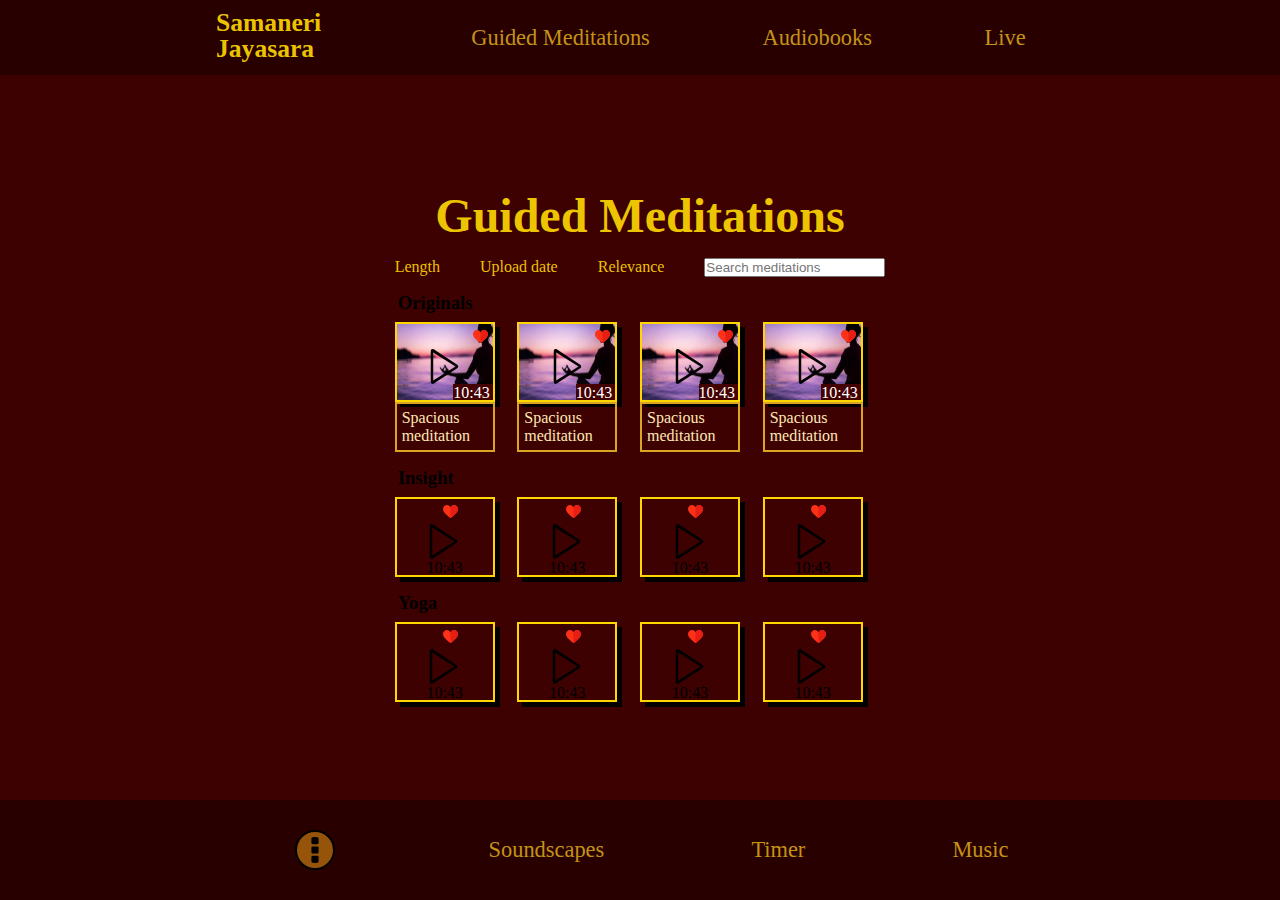
==== guided/guided-meditations.html @ 47bc4161 "Guided meditations grid layout" ====
<!DOCTYPE html>
<html lang="en">
<head>
    <meta charset="UTF-8">
    <meta http-equiv="X-UA-Compatible" content="IE=edge">
    <meta name="viewport" content="width=device-width, initial-scale=1.0">
    <link rel="stylesheet" href="guided-meditations.css">
    <title>Document</title>

</head>
<body class="full-height three-row-grid">
    <header class="header">
       <div class="center two-column-grid"> 
        <!-- <img class="logo" src="images/meditataion.jpeg" alt=""> -->
        <div class="logo-text">
        <a href="#"><h1>Samaneri Jayasara</h1></a>
        </div>
        <nav class="nav-list">
            <ul>
              <a href="#"><li class="nav-text">Guided Meditations</li></a>
              <a href="#"><li class="nav-text">Audiobooks</li></a>
              <a href="#"><li class="nav-text">Live</li></a>
            </ul>
          </nav>
       </div>
    </header>
<main class="main">
   <div class="center">
   <div class="">
       <h2>Guided Meditations</h2>
      </div>
      <div class="filters-searchbar"> 
      <ul class="filters-list">
           <li>Length</li>
           <li>Upload date</li>
           <li>Relevance</li>
       </ul>
       <input class="searchbar" type="text" placeholder="Search meditations">
    </div>
    <h3>Originals</h3>
    <div class="playlist four-column-grid">
        <div>
            <div class="playlist-box  playlist-image-three">
            <!-- <img class="thumbnail" src="images/meditation.jpeg" alt=""> -->
               <img class="like-button-style" src="images/like.svg" alt=""> 
                <div class="play-button">    
                   <img class="play-button-style play-button" src="images/play-triangle-outline.svg" alt="">
               <!-- <p>10:43</p> need help with-->
               
            </div>
            <p class="timestamp">10:43</p>
            </div>
            <p class="meditation-title">Spacious meditation</p>
        </div>

        <div>
            <div class="playlist-box  playlist-image-three">
            <!-- <img class="thumbnail" src="images/meditation.jpeg" alt=""> -->
               <img class="like-button-style" src="images/like.svg" alt=""> 
                <div class="play-button">    
                   <img class="play-button-style play-button" src="images/play-triangle-outline.svg" alt="">
               <!-- <p>10:43</p> need help with-->
               
            </div>
            <p class="timestamp">10:43</p>
            </div>
            <p class="meditation-title">Spacious meditation</p>
        </div>

        <div>
            <div class="playlist-box  playlist-image-three">
            <!-- <img class="thumbnail" src="images/meditation.jpeg" alt=""> -->
               <img class="like-button-style" src="images/like.svg" alt=""> 
                <div class="play-button">    
                   <img class="play-button-style play-button" src="images/play-triangle-outline.svg" alt="">
               <!-- <p>10:43</p> need help with-->
               
            </div>
            <p class="timestamp">10:43</p>
            </div>
            <p class="meditation-title">Spacious meditation</p>
        </div>

        <div>
            <div class="playlist-box  playlist-image-three">
            <!-- <img class="thumbnail" src="images/meditation.jpeg" alt=""> -->
               <img class="like-button-style" src="images/like.svg" alt=""> 
                <div class="play-button">    
                   <img class="play-button-style play-button" src="images/play-triangle-outline.svg" alt="">
               <!-- <p>10:43</p> need help with-->
               
            </div>
            <p class="timestamp">10:43</p>
            </div>
            <p class="meditation-title">Spacious meditation</p>
        </div>

    </div>
    
    <h3>Insight</h3>
    <div class="playlist four-column-grid">
        <div class="playlist-box play-button">
            <div class="play-button">
                <img class="like-button-style" src="images/like.svg" alt="">
            <img class="play-button-style" src="images/play-triangle-outline.svg" alt="">
            <!-- <p>10:43</p> need help with-->
            <p>10:43</p>
         </div> 
         </div>
 
         <div class="playlist-box play-button">
             <div class="play-button">
                 <img class="like-button-style" src="images/like.svg" alt="">
             <img class="play-button-style" src="images/play-triangle-outline.svg" alt="">
             <!-- <p>10:43</p> need help with-->
             <p>10:43</p>
          </div> 
          </div>
 
          <div class="playlist-box play-button">
             <div class="play-button">
                 <img class="like-button-style" src="images/like.svg" alt="">
             <img class="play-button-style" src="images/play-triangle-outline.svg" alt="">
             <!-- <p>10:43</p> need help with-->
             <p>10:43</p>
          </div> 
          </div>
 
          <div class="playlist-box play-button">
             <div class="play-button">
                 <img class="like-button-style" src="images/like.svg" alt="">
             <img class="play-button-style" src="images/play-triangle-outline.svg" alt="">
             <!-- <p>10:43</p> need help with-->
             <p>10:43</p>
          </div> 
          </div>
 
     </div>

    <h3>Yoga</h3>
    <div class="playlist four-column-grid">
        <div class="playlist-box play-button">
            <div class="play-button">
                <img class="like-button-style" src="images/like.svg" alt="">
            <img class="play-button-style" src="images/play-triangle-outline.svg" alt="">
            <!-- <p>10:43</p> need help with-->
            <p>10:43</p>
         </div> 
         </div>
 
         <div class="playlist-box play-button">
             <div class="play-button">
                 <img class="like-button-style" src="images/like.svg" alt="">
             <img class="play-button-style" src="images/play-triangle-outline.svg" alt="">
             <!-- <p>10:43</p> need help with-->
             <p>10:43</p>
          </div> 
          </div>
 
          <div class="playlist-box play-button">
             <div class="play-button">
                 <img class="like-button-style" src="images/like.svg" alt="">
             <img class="play-button-style" src="images/play-triangle-outline.svg" alt="">
             <!-- <p>10:43</p> need help with-->
             <p>10:43</p>
          </div> 
          </div>
 
          <div class="playlist-box play-button">
             <div class="play-button">
                 <img class="like-button-style" src="images/like.svg" alt="">
             <img class="play-button-style" src="images/play-triangle-outline.svg" alt="">
             <!-- <p>10:43</p> need help with-->
             <p>10:43</p>
          </div> 
          </div>
 
     </div>
    
</main>

<footer class="footer">
    <div class="two-column-grid center">
       <div class="icon-center">
        <img class="footer-icon" src="images/menu.svg" alt="">
       </div>
    <div class="footer-list">
        <ul>
            <li>Soundscapes</li>
            <li>Timer</li>
            <li>Music</li>
            </ul>
        </div>
    </div>
</footer>

</body>
</html>
---- guided/guided-meditations.css ----
/* Reset styles */
* {
    box-sizing: border-box;
    margin: 0;
    padding: 0;
}

html {
    scroll-behavior: smooth;
  }

  .center {
    max-width: 900px;
  
    margin-left: auto;
    margin-right: auto;
    padding-left: 1rem;
    padding-right: 1rem;
  }

.full-height {
    min-height: 100vh;
    display: grid;
    grid-template-rows: auto 1fr auto;
}

  /* body {

  } */
  
  /* Remove defaults from navigation */
  nav ul {
    list-style-type: none;
    margin: 0;
    padding: 0;
    height: 75px;
    color: rgb(196, 147, 22);
    font-family: cursive;
}
  
  /* Navigation styles */
  .nav-list ul {
    display: grid;
    gap: 1rem;
    grid-auto-flow: column;
    align-items: center;
  }
  
  .nav-list a,
  .nav-list a:visited,
  .logo-text a,
  .logo-text a:visited
   {
    text-decoration: none;
    color: inherit;
  }

  
  .nav-list a:hover,
  .logo-text a:hover
   {
    /* text-decoration: underline; */
    color: rgba(255, 217, 0, 0.92);
  }

  .nav-text {
    /* border-left: 2px solid goldenrod;
    border-right: 2px solid goldenrod; */
    text-align: center;
    padding-top: 0px;
    font-size: 1.4rem;
    opacity: 1;
  }

.header {
    height: 75px;
    
    background-color:rgb(89, 1, 1);
    background-color:rgb(40, 0, 0);
}

.box {
    border: 2px dotted blue;
}

.logo-text {
    width: 40px;
    font-family: cursive;
    line-height: 1;
    font-size: 0.8rem;
    padding: 10px;
    color: rgba(255, 217, 0, 0.92);
}

/* main styles */

main {
    /* height: ; */
    background-color:rgb(62, 1, 1);
    display: grid;
    justify-content: center;
    align-items: center;
    
}


.main :hover {
    color: rgb(191, 140, 10);
    color: rgb(120, 1, 1);
    transition: color 2s;
}


.main-name {
    background-color: darkred;
    background-color:rgb(62, 1, 1);
    /* height: 100%; */
    font-size: 10rem;
    line-height: 1;
    text-align: center;
    font-family: cursive;
    color: rgba(103, 34, 40, 0.92);
    display: grid;
    align-items: center;
    justify-content: center;
}



/* CSS Grid Styles */

.two-column-grid {
    display: grid;
    grid-template-columns: 1fr 3fr;
}

/* .three-row-grid {
    display: grid;
    grid-template-rows: 75px 100px 200px;
} */

.four-column-grid {
    display: grid;
    grid-template-columns: 1fr 1fr 1fr 1fr;
}

/* footer styles */

footer li {
    list-style-type: none;
    margin: 0;
    padding: 0;
    display: grid;
    grid-auto-flow: column;
}

.footer {
    background-color: rgb(40, 0, 0);
    height: auto;
    align-self: center;
    text-align: center;
    color: rgb(196, 147, 22);
    
}

.footer-icon {
    width: 40px;
    border: 2px solid rgb(0, 0, 0);
    border-radius: 100%;
    padding: 5px;
    color: rgba(164, 143, 145, 0.92);
    background-color: rgb(150, 83, 10);
    /* support - This was working before */
}

.icon-center {
    display: grid;
    align-items: center;
    justify-content: center;
}

.footer-icon-colour {
    color: goldenrod;
}

/* .footer .footer-icon-colour {
    color: rgba(164, 143, 145, 0.92);

} */

.footer-list ul {
    list-style-type: none;
    margin: 0;
    padding: 0;
    display: grid;
    gap: 1rem;
    grid-auto-flow: column;
    align-items: center;
    text-align: center;
    padding-top: 0px;
    font-size: 1.4rem;
    opacity: 1;
    height: 100px;
    
}

/* guided-main styles */

main h2 {
    text-align: center;
    padding: 15px;
    font-size: 3rem;
    font-family: cursive;
    color: rgba(255, 217, 0, 0.92);
}


main h3 {
    padding: 15px;
    padding-bottom: 8px;
    padding-left: 3px;
}

main ul {
    color: rgba(255, 217, 0, 0.92);
    font-family: cursive;
}

.filters-searchbar  {
    display: grid;
    grid-auto-flow: column;
    
   
}

.filters-list  {
    display: inline-flex;
    list-style-type: none;
    gap: 40px;    
    padding-right: 40px;
    padding-bottom: 445 0px;
}

/* .playlist  {
    display: grid;
    grid-auto-flow: column;
    border: 2px dotted white;
    
} */

.playlist-box {
    display: grid;
    width: 100px;
    height: 80px;
    border: 2px solid gold;
    gap: 0px;
    box-shadow: 5px 5px;
    overflow: hidden;
}

.playlist-image-one {
background-image: url(images/meditation4.jpeg);
    background-position: center;
    background-size: 100px 80px;
}

.playlist-image-two {
    background-image: url(images/meditation3.jpeg);
        background-position: center;
        background-size: 100px 80px;
    }

.playlist-image-three {
        background-image: url(images/meditation2.jpeg);
            background-position: center;
            background-size: 100px 80px;
        }
.playlist-image-four {
    background-image: url(images/meditataion.jpeg);
                background-position: center;
                background-size: 100px 80px;
            }
.searchbar {
    height: -webkit-fill-available;
}

.play-button {
    display: grid;
    align-items: center;
    /* align-items: flex-end; - works with time stamp*/
    justify-content: center;

}

.play-button-style {
    width: 35px;
    color: white;
}

.like-button-style {
    width: 15px;
    justify-self: end;
    margin: 5px;
    
}

main .timestamp {
    text-align: end;
    height: fit-content;
    padding-right: 3px;
    background-color: rgb(67, 1, 1);
    color: white;
    /* should I change align-self to align items? */
    align-self: flex-end;
    width: fit-content;
    justify-self: end;
    
}

/* .thumbnail {
    width: 100px;
} */

.meditation-title {
    display: grid;
    border: 2px solid goldenrod;
    width: 100px;
    color: rgb(252, 232, 180);
    padding:5px;
    text-align: ;
}
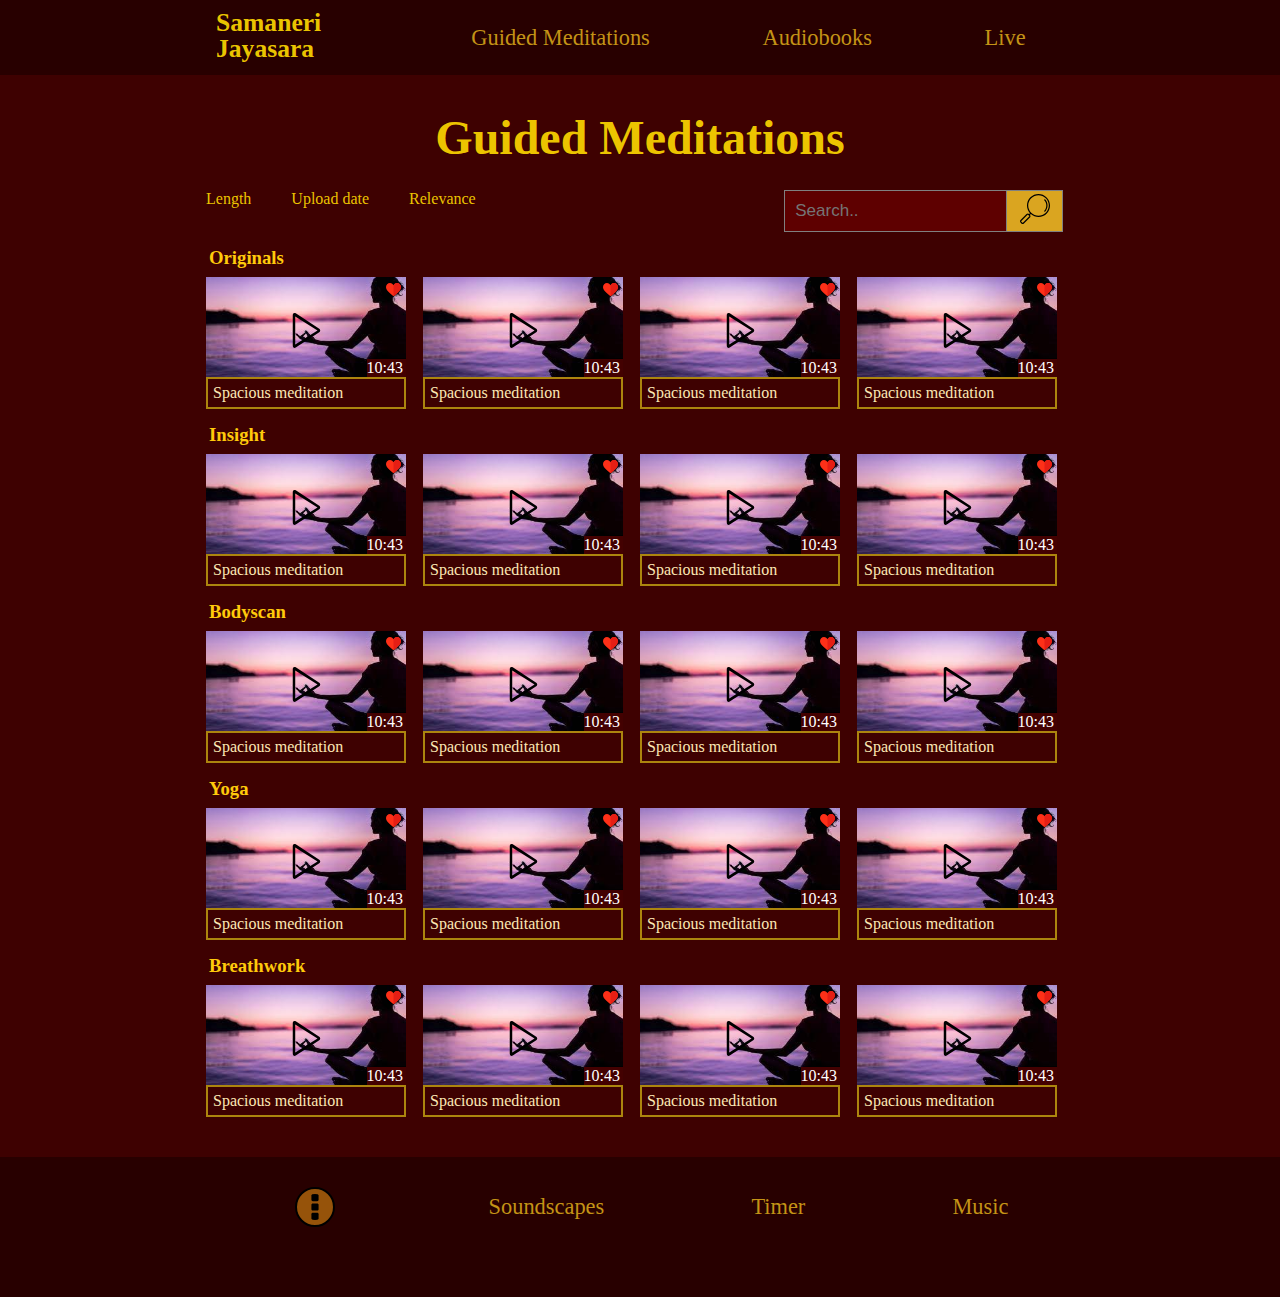
==== commit 8635f27e: "player & refining of guided meditations" ====
--- a/guided/guided-meditations.html
+++ b/guided/guided-meditations.html
@@ -35,7 +35,16 @@
            <li>Upload date</li>
            <li>Relevance</li>
        </ul>
-       <input class="searchbar" type="text" placeholder="Search meditations">
+       <div class="search-space">
+
+       </div>
+       <form class="example" action="/action_page.php" style="margin:auto;max-width:300px">
+        <input type="text" placeholder="Search.." name="search2">
+        <button type="submit">
+            <!-- <i class="fa fa-search"> -->
+                <img class="search" src="images/search.svg" alt="">
+            </i></button>
+      </form>
     </div>
     <h3>Originals</h3>
     <div class="playlist four-column-grid">
@@ -99,84 +108,244 @@
     
     <h3>Insight</h3>
     <div class="playlist four-column-grid">
-        <div class="playlist-box play-button">
-            <div class="play-button">
-                <img class="like-button-style" src="images/like.svg" alt="">
-            <img class="play-button-style" src="images/play-triangle-outline.svg" alt="">
-            <!-- <p>10:43</p> need help with-->
-            <p>10:43</p>
-         </div> 
-         </div>
- 
-         <div class="playlist-box play-button">
-             <div class="play-button">
-                 <img class="like-button-style" src="images/like.svg" alt="">
-             <img class="play-button-style" src="images/play-triangle-outline.svg" alt="">
-             <!-- <p>10:43</p> need help with-->
-             <p>10:43</p>
-          </div> 
-          </div>
- 
-          <div class="playlist-box play-button">
-             <div class="play-button">
-                 <img class="like-button-style" src="images/like.svg" alt="">
-             <img class="play-button-style" src="images/play-triangle-outline.svg" alt="">
-             <!-- <p>10:43</p> need help with-->
-             <p>10:43</p>
-          </div> 
-          </div>
- 
-          <div class="playlist-box play-button">
-             <div class="play-button">
-                 <img class="like-button-style" src="images/like.svg" alt="">
-             <img class="play-button-style" src="images/play-triangle-outline.svg" alt="">
-             <!-- <p>10:43</p> need help with-->
-             <p>10:43</p>
-          </div> 
-          </div>
- 
-     </div>
-
+        <div>
+            <div class="playlist-box  playlist-image-three">
+            <!-- <img class="thumbnail" src="images/meditation.jpeg" alt=""> -->
+               <img class="like-button-style" src="images/like.svg" alt=""> 
+                <div class="play-button">    
+                   <img class="play-button-style play-button" src="images/play-triangle-outline.svg" alt="">
+               <!-- <p>10:43</p> need help with-->
+               
+            </div>
+            <p class="timestamp">10:43</p>
+            </div>
+            <p class="meditation-title">Spacious meditation</p>
+        </div>
+
+        <div>
+            <div class="playlist-box  playlist-image-three">
+            <!-- <img class="thumbnail" src="images/meditation.jpeg" alt=""> -->
+               <img class="like-button-style" src="images/like.svg" alt=""> 
+                <div class="play-button">    
+                   <img class="play-button-style play-button" src="images/play-triangle-outline.svg" alt="">
+               <!-- <p>10:43</p> need help with-->
+               
+            </div>
+            <p class="timestamp">10:43</p>
+            </div>
+            <p class="meditation-title">Spacious meditation</p>
+        </div>
+
+        <div>
+            <div class="playlist-box  playlist-image-three">
+            <!-- <img class="thumbnail" src="images/meditation.jpeg" alt=""> -->
+               <img class="like-button-style" src="images/like.svg" alt=""> 
+                <div class="play-button">    
+                   <img class="play-button-style play-button" src="images/play-triangle-outline.svg" alt="">
+               <!-- <p>10:43</p> need help with-->
+               
+            </div>
+            <p class="timestamp">10:43</p>
+            </div>
+            <p class="meditation-title">Spacious meditation</p>
+        </div>
+
+        <div>
+            <div class="playlist-box  playlist-image-three">
+            <!-- <img class="thumbnail" src="images/meditation.jpeg" alt=""> -->
+               <img class="like-button-style" src="images/like.svg" alt=""> 
+                <div class="play-button">    
+                   <img class="play-button-style play-button" src="images/play-triangle-outline.svg" alt="">
+               <!-- <p>10:43</p> need help with-->
+               
+            </div>
+            <p class="timestamp">10:43</p>
+            </div>
+            <p class="meditation-title">Spacious meditation</p>
+        </div>
+
+    </div>
+
+    <h3>Bodyscan</h3>
+    <div class="playlist four-column-grid">
+        <div>
+            <div class="playlist-box  playlist-image-three">
+            <!-- <img class="thumbnail" src="images/meditation.jpeg" alt=""> -->
+               <img class="like-button-style" src="images/like.svg" alt=""> 
+                <div class="play-button">    
+                   <img class="play-button-style play-button" src="images/play-triangle-outline.svg" alt="">
+               <!-- <p>10:43</p> need help with-->
+               
+            </div>
+            <p class="timestamp">10:43</p>
+            </div>
+            <p class="meditation-title">Spacious meditation</p>
+        </div>
+
+        <div>
+            <div class="playlist-box  playlist-image-three">
+            <!-- <img class="thumbnail" src="images/meditation.jpeg" alt=""> -->
+               <img class="like-button-style" src="images/like.svg" alt=""> 
+                <div class="play-button">    
+                   <img class="play-button-style play-button" src="images/play-triangle-outline.svg" alt="">
+               <!-- <p>10:43</p> need help with-->
+               
+            </div>
+            <p class="timestamp">10:43</p>
+            </div>
+            <p class="meditation-title">Spacious meditation</p>
+        </div>
+
+        <div>
+            <div class="playlist-box  playlist-image-three">
+            <!-- <img class="thumbnail" src="images/meditation.jpeg" alt=""> -->
+               <img class="like-button-style" src="images/like.svg" alt=""> 
+                <div class="play-button">    
+                   <img class="play-button-style play-button" src="images/play-triangle-outline.svg" alt="">
+               <!-- <p>10:43</p> need help with-->
+               
+            </div>
+            <p class="timestamp">10:43</p>
+            </div>
+            <p class="meditation-title">Spacious meditation</p>
+        </div>
+
+        <div>
+            <div class="playlist-box  playlist-image-three">
+            <!-- <img class="thumbnail" src="images/meditation.jpeg" alt=""> -->
+               <img class="like-button-style" src="images/like.svg" alt=""> 
+                <div class="play-button">    
+                   <img class="play-button-style play-button" src="images/play-triangle-outline.svg" alt="">
+               <!-- <p>10:43</p> need help with-->
+               
+            </div>
+            <p class="timestamp">10:43</p>
+            </div>
+            <p class="meditation-title">Spacious meditation</p>
+        </div>
+
+    </div>
+    
     <h3>Yoga</h3>
     <div class="playlist four-column-grid">
-        <div class="playlist-box play-button">
-            <div class="play-button">
-                <img class="like-button-style" src="images/like.svg" alt="">
-            <img class="play-button-style" src="images/play-triangle-outline.svg" alt="">
-            <!-- <p>10:43</p> need help with-->
-            <p>10:43</p>
-         </div> 
-         </div>
- 
-         <div class="playlist-box play-button">
-             <div class="play-button">
-                 <img class="like-button-style" src="images/like.svg" alt="">
-             <img class="play-button-style" src="images/play-triangle-outline.svg" alt="">
-             <!-- <p>10:43</p> need help with-->
-             <p>10:43</p>
-          </div> 
-          </div>
- 
-          <div class="playlist-box play-button">
-             <div class="play-button">
-                 <img class="like-button-style" src="images/like.svg" alt="">
-             <img class="play-button-style" src="images/play-triangle-outline.svg" alt="">
-             <!-- <p>10:43</p> need help with-->
-             <p>10:43</p>
-          </div> 
-          </div>
- 
-          <div class="playlist-box play-button">
-             <div class="play-button">
-                 <img class="like-button-style" src="images/like.svg" alt="">
-             <img class="play-button-style" src="images/play-triangle-outline.svg" alt="">
-             <!-- <p>10:43</p> need help with-->
-             <p>10:43</p>
-          </div> 
-          </div>
- 
-     </div>
-    
+        <div>
+            <div class="playlist-box  playlist-image-three">
+            <!-- <img class="thumbnail" src="images/meditation.jpeg" alt=""> -->
+               <img class="like-button-style" src="images/like.svg" alt=""> 
+                <div class="play-button">    
+                   <img class="play-button-style play-button" src="images/play-triangle-outline.svg" alt="">
+               <!-- <p>10:43</p> need help with-->
+               
+            </div>
+            <p class="timestamp">10:43</p>
+            </div>
+            <p class="meditation-title">Spacious meditation</p>
+        </div>
+
+        <div>
+            <div class="playlist-box  playlist-image-three">
+            <!-- <img class="thumbnail" src="images/meditation.jpeg" alt=""> -->
+               <img class="like-button-style" src="images/like.svg" alt=""> 
+                <div class="play-button">    
+                   <img class="play-button-style play-button" src="images/play-triangle-outline.svg" alt="">
+               <!-- <p>10:43</p> need help with-->
+               
+            </div>
+            <p class="timestamp">10:43</p>
+            </div>
+            <p class="meditation-title">Spacious meditation</p>
+        </div>
+
+        <div>
+            <div class="playlist-box  playlist-image-three">
+            <!-- <img class="thumbnail" src="images/meditation.jpeg" alt=""> -->
+               <img class="like-button-style" src="images/like.svg" alt=""> 
+                <div class="play-button">    
+                   <img class="play-button-style play-button" src="images/play-triangle-outline.svg" alt="">
+               <!-- <p>10:43</p> need help with-->
+               
+            </div>
+            <p class="timestamp">10:43</p>
+            </div>
+            <p class="meditation-title">Spacious meditation</p>
+        </div>
+
+        <div>
+            <div class="playlist-box  playlist-image-three">
+            <!-- <img class="thumbnail" src="images/meditation.jpeg" alt=""> -->
+               <img class="like-button-style" src="images/like.svg" alt=""> 
+                <div class="play-button">    
+                   <img class="play-button-style play-button" src="images/play-triangle-outline.svg" alt="">
+               <!-- <p>10:43</p> need help with-->
+               
+            </div>
+            <p class="timestamp">10:43</p>
+            </div>
+            <p class="meditation-title">Spacious meditation</p>
+        </div>
+
+    </div>
+
+    <h3>Breathwork</h3>
+    <div class="playlist four-column-grid">
+        <div>
+            <div class="playlist-box  playlist-image-three">
+            <!-- <img class="thumbnail" src="images/meditation.jpeg" alt=""> -->
+               <img class="like-button-style" src="images/like.svg" alt=""> 
+                <div class="play-button">    
+                   <img class="play-button-style play-button" src="images/play-triangle-outline.svg" alt="">
+               <!-- <p>10:43</p> need help with-->
+               
+            </div>
+            <p class="timestamp">10:43</p>
+            </div>
+            <p class="meditation-title">Spacious meditation</p>
+        </div>
+
+        <div>
+            <div class="playlist-box  playlist-image-three">
+            <!-- <img class="thumbnail" src="images/meditation.jpeg" alt=""> -->
+               <img class="like-button-style" src="images/like.svg" alt=""> 
+                <div class="play-button">    
+                   <img class="play-button-style play-button" src="images/play-triangle-outline.svg" alt="">
+               <!-- <p>10:43</p> need help with-->
+               
+            </div>
+            <p class="timestamp">10:43</p>
+            </div>
+            <p class="meditation-title">Spacious meditation</p>
+        </div>
+
+        <div>
+            <div class="playlist-box  playlist-image-three">
+            <!-- <img class="thumbnail" src="images/meditation.jpeg" alt=""> -->
+               <img class="like-button-style" src="images/like.svg" alt=""> 
+                <div class="play-button">    
+                   <img class="play-button-style play-button" src="images/play-triangle-outline.svg" alt="">
+               <!-- <p>10:43</p> need help with-->
+               
+            </div>
+            <p class="timestamp">10:43</p>
+            </div>
+            <p class="meditation-title">Spacious meditation</p>
+        </div>
+
+        <div>
+            <div class="playlist-box  playlist-image-three">
+            <!-- <img class="thumbnail" src="images/meditation.jpeg" alt=""> -->
+               <img class="like-button-style" src="images/like.svg" alt=""> 
+                <div class="play-button">    
+                   <img class="play-button-style play-button" src="images/play-triangle-outline.svg" alt="">
+               <!-- <p>10:43</p> need help with-->
+               
+            </div>
+            <p class="timestamp">10:43</p>
+            </div>
+            <p class="meditation-title">Spacious meditation</p>
+        </div>
+    </div>
+
+    </div>
 </main>
 
 <footer class="footer">
@@ -194,5 +363,7 @@
     </div>
 </footer>
 
+
+
 </body>
 </html>--- a/guided/guided-meditations.css
+++ b/guided/guided-meditations.css
@@ -10,12 +10,14 @@
   }
 
   .center {
+    min-width: 900px;
     max-width: 900px;
   
     margin-left: auto;
     margin-right: auto;
     padding-left: 1rem;
     padding-right: 1rem;
+    margin-bottom: 40px
   }
 
 .full-height {
@@ -104,11 +106,11 @@
 }
 
 
-.main :hover {
+/* .main :hover {
     color: rgb(191, 140, 10);
     color: rgb(120, 1, 1);
     transition: color 2s;
-}
+} */
 
 
 .main-name {
@@ -125,6 +127,39 @@
     justify-content: center;
 }
 
+/* button styles */
+
+form.example input[type=text] {
+    padding: 10px;
+    font-size: 17px;
+    border: 1px solid grey;
+    float: left;
+    width: 80%;
+    background: rgb(94, 0, 0);
+  }
+  
+  form.example button {
+    float: left;
+    width: 20%;
+    padding: 2.5px;
+    background: goldenrod;
+    color: white;
+    font-size: 17px;
+    border: 1px solid grey;
+    border-left: none;
+    cursor: pointer;
+  }
+  
+  form.example button:hover {
+    background: rgb(247, 177, 1);
+  }
+  
+  form.example::after {
+    content: "";
+    clear: both;
+    display: table;
+  }
+
 
 
 /* CSS Grid Styles */
@@ -160,7 +195,7 @@
     align-self: center;
     text-align: center;
     color: rgb(196, 147, 22);
-    
+    /* margin-top: 40px; */
 }
 
 .footer-icon {
@@ -206,12 +241,20 @@
 
 /* guided-main styles */
 
+.search {
+    width: 30px;
+    margin: 0px;
+    padding: 0px;
+}
+
 main h2 {
     text-align: center;
     padding: 15px;
     font-size: 3rem;
     font-family: cursive;
     color: rgba(255, 217, 0, 0.92);
+    margin-top: 20px;
+    margin-bottom: 10px;
 }
 
 
@@ -219,6 +262,8 @@
     padding: 15px;
     padding-bottom: 8px;
     padding-left: 3px;
+    font-family: cursive;
+    color: rgb(255, 202, 11);
 }
 
 main ul {
@@ -250,36 +295,41 @@
 
 .playlist-box {
     display: grid;
-    width: 100px;
-    height: 80px;
-    border: 2px solid gold;
+    width: 200px;
+    height: 100px;
+    /* border: 2px solid rgb(0, 0, 0); */
     gap: 0px;
-    box-shadow: 5px 5px;
+    /* box-shadow: 5px 0px ; */
     overflow: hidden;
 }
 
 .playlist-image-one {
 background-image: url(images/meditation4.jpeg);
     background-position: center;
-    background-size: 100px 80px;
+    background-size: 200px 100px;
 }
 
 .playlist-image-two {
     background-image: url(images/meditation3.jpeg);
         background-position: center;
-        background-size: 100px 80px;
+        background-size: 200px 100px;
     }
 
 .playlist-image-three {
         background-image: url(images/meditation2.jpeg);
             background-position: center;
-            background-size: 100px 80px;
+            background-size: 200px 100px;
         }
 .playlist-image-four {
     background-image: url(images/meditataion.jpeg);
                 background-position: center;
-                background-size: 100px 80px;
-            }
+                background-size: 200px 100px;
+ }
+
+.search-space {
+    width: 215px;
+}
+
 .searchbar {
     height: -webkit-fill-available;
 }
@@ -323,9 +373,12 @@
 
 .meditation-title {
     display: grid;
-    border: 2px solid goldenrod;
-    width: 100px;
+    border: 2px solid rgba(255, 232, 24, 0.571);
+    width: 200px;
     color: rgb(252, 232, 180);
     padding:5px;
-    text-align: ;
-}+    overflow: hidden;
+    
+
+}
+
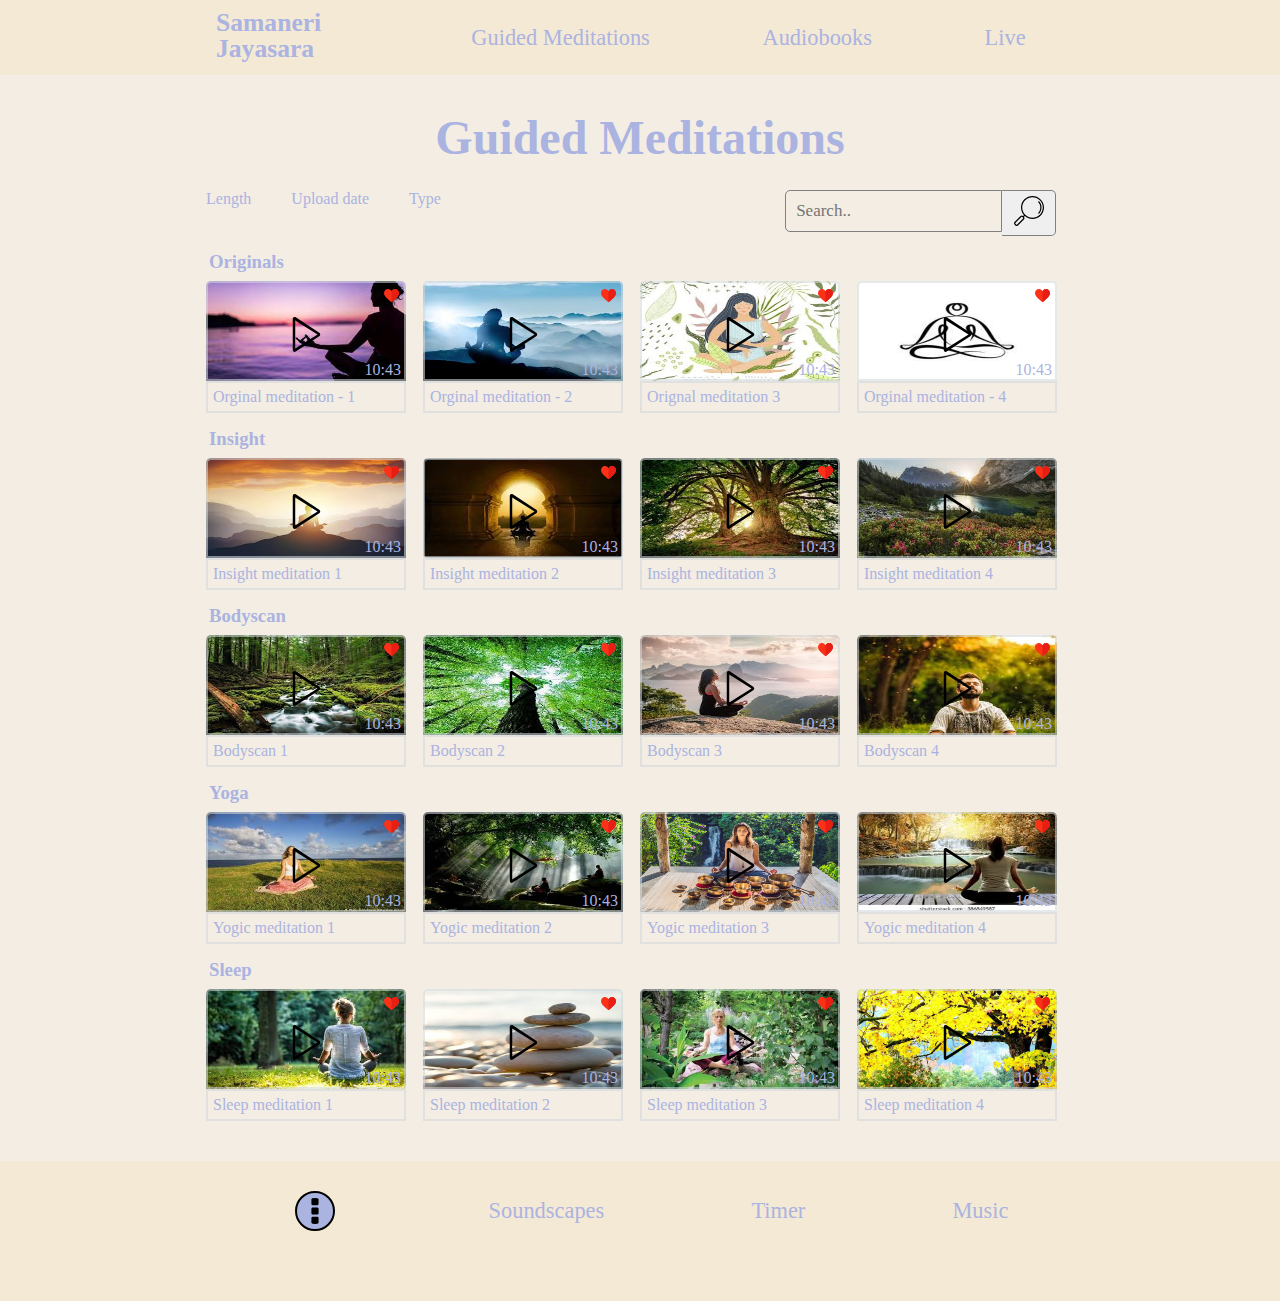
==== commit 515a7ebe: "unresponsive and not-interactive basic layout" ====
--- a/guided/guided-meditations.html
+++ b/guided/guided-meditations.html
@@ -33,7 +33,7 @@
       <ul class="filters-list">
            <li>Length</li>
            <li>Upload date</li>
-           <li>Relevance</li>
+           <li>Type</li>
        </ul>
        <div class="search-space">
 
@@ -59,49 +59,49 @@
             </div>
             <p class="timestamp">10:43</p>
             </div>
-            <p class="meditation-title">Spacious meditation</p>
-        </div>
-
-        <div>
-            <div class="playlist-box  playlist-image-three">
-            <!-- <img class="thumbnail" src="images/meditation.jpeg" alt=""> -->
-               <img class="like-button-style" src="images/like.svg" alt=""> 
-                <div class="play-button">    
-                   <img class="play-button-style play-button" src="images/play-triangle-outline.svg" alt="">
-               <!-- <p>10:43</p> need help with-->
-               
-            </div>
-            <p class="timestamp">10:43</p>
-            </div>
-            <p class="meditation-title">Spacious meditation</p>
-        </div>
-
-        <div>
-            <div class="playlist-box  playlist-image-three">
-            <!-- <img class="thumbnail" src="images/meditation.jpeg" alt=""> -->
-               <img class="like-button-style" src="images/like.svg" alt=""> 
-                <div class="play-button">    
-                   <img class="play-button-style play-button" src="images/play-triangle-outline.svg" alt="">
-               <!-- <p>10:43</p> need help with-->
-               
-            </div>
-            <p class="timestamp">10:43</p>
-            </div>
-            <p class="meditation-title">Spacious meditation</p>
-        </div>
-
-        <div>
-            <div class="playlist-box  playlist-image-three">
-            <!-- <img class="thumbnail" src="images/meditation.jpeg" alt=""> -->
-               <img class="like-button-style" src="images/like.svg" alt=""> 
-                <div class="play-button">    
-                   <img class="play-button-style play-button" src="images/play-triangle-outline.svg" alt="">
-               <!-- <p>10:43</p> need help with-->
-               
-            </div>
-            <p class="timestamp">10:43</p>
-            </div>
-            <p class="meditation-title">Spacious meditation</p>
+            <p class="meditation-title">Orginal meditation - 1</p>
+        </div>
+
+        <div>
+            <div class="playlist-box  playlist-image-one">
+            <!-- <img class="thumbnail" src="images/meditation.jpeg" alt=""> -->
+               <img class="like-button-style" src="images/like.svg" alt=""> 
+                <div class="play-button">    
+                   <img class="play-button-style play-button" src="images/play-triangle-outline.svg" alt="">
+               <!-- <p>10:43</p> need help with-->
+               
+            </div>
+            <p class="timestamp">10:43</p>
+            </div>
+            <p class="meditation-title">Orginal meditation - 2</p>
+        </div>
+
+        <div>
+            <div class="playlist-box  playlist-image-two">
+            <!-- <img class="thumbnail" src="images/meditatio.jpeg" alt=""> -->
+               <img class="like-button-style" src="images/like.svg" alt=""> 
+                <div class="play-button">    
+                   <a href="/player/player.html"><img class="play-button-style play-button" src="images/play-triangle-outline.svg" alt=""></a>
+               <!-- <p>10:43</p> need help with-->
+               
+            </div>
+            <p class="timestamp">10:43</p>
+            </div>
+            <p class="meditation-title">Orignal meditation 3</p>
+        </div>
+
+        <div>
+            <div class="playlist-box  playlist-image-four">
+            <!-- <img class="thumbnail" src="images/meditation.jpeg" alt=""> -->
+               <img class="like-button-style" src="images/like.svg" alt=""> 
+                <div class="play-button">    
+                   <img class="play-button-style play-button" src="images/play-triangle-outline.svg" alt="">
+               <!-- <p>10:43</p> need help with-->
+               
+            </div>
+            <p class="timestamp">10:43</p>
+            </div>
+            <p class="meditation-title">Orginal meditation - 4</p>
         </div>
 
     </div>
@@ -109,59 +109,59 @@
     <h3>Insight</h3>
     <div class="playlist four-column-grid">
         <div>
-            <div class="playlist-box  playlist-image-three">
-            <!-- <img class="thumbnail" src="images/meditation.jpeg" alt=""> -->
-               <img class="like-button-style" src="images/like.svg" alt=""> 
-                <div class="play-button">    
-                   <img class="play-button-style play-button" src="images/play-triangle-outline.svg" alt="">
-               <!-- <p>10:43</p> need help with-->
-               
-            </div>
-            <p class="timestamp">10:43</p>
-            </div>
-            <p class="meditation-title">Spacious meditation</p>
-        </div>
-
-        <div>
-            <div class="playlist-box  playlist-image-three">
-            <!-- <img class="thumbnail" src="images/meditation.jpeg" alt=""> -->
-               <img class="like-button-style" src="images/like.svg" alt=""> 
-                <div class="play-button">    
-                   <img class="play-button-style play-button" src="images/play-triangle-outline.svg" alt="">
-               <!-- <p>10:43</p> need help with-->
-               
-            </div>
-            <p class="timestamp">10:43</p>
-            </div>
-            <p class="meditation-title">Spacious meditation</p>
-        </div>
-
-        <div>
-            <div class="playlist-box  playlist-image-three">
-            <!-- <img class="thumbnail" src="images/meditation.jpeg" alt=""> -->
-               <img class="like-button-style" src="images/like.svg" alt=""> 
-                <div class="play-button">    
-                   <img class="play-button-style play-button" src="images/play-triangle-outline.svg" alt="">
-               <!-- <p>10:43</p> need help with-->
-               
-            </div>
-            <p class="timestamp">10:43</p>
-            </div>
-            <p class="meditation-title">Spacious meditation</p>
-        </div>
-
-        <div>
-            <div class="playlist-box  playlist-image-three">
-            <!-- <img class="thumbnail" src="images/meditation.jpeg" alt=""> -->
-               <img class="like-button-style" src="images/like.svg" alt=""> 
-                <div class="play-button">    
-                   <img class="play-button-style play-button" src="images/play-triangle-outline.svg" alt="">
-               <!-- <p>10:43</p> need help with-->
-               
-            </div>
-            <p class="timestamp">10:43</p>
-            </div>
-            <p class="meditation-title">Spacious meditation</p>
+            <div class="playlist-box  playlist-image-five">
+            <!-- <img class="thumbnail" src="images/meditation.jpeg" alt=""> -->
+               <img class="like-button-style" src="images/like.svg" alt=""> 
+                <div class="play-button">    
+                   <img class="play-button-style play-button" src="images/play-triangle-outline.svg" alt="">
+               <!-- <p>10:43</p> need help with-->
+               
+            </div>
+            <p class="timestamp">10:43</p>
+            </div>
+            <p class="meditation-title">Insight meditation 1</p>
+        </div>
+
+        <div>
+            <div class="playlist-box  playlist-image-six">
+            <!-- <img class="thumbnail" src="images/meditation.jpeg" alt=""> -->
+               <img class="like-button-style" src="images/like.svg" alt=""> 
+                <div class="play-button">    
+                   <img class="play-button-style play-button" src="images/play-triangle-outline.svg" alt="">
+               <!-- <p>10:43</p> need help with-->
+               
+            </div>
+            <p class="timestamp">10:43</p>
+            </div>
+            <p class="meditation-title">Insight meditation 2</p>
+        </div>
+
+        <div>
+            <div class="playlist-box  playlist-image-seven">
+            <!-- <img class="thumbnail" src="images/meditation.jpeg" alt=""> -->
+               <img class="like-button-style" src="images/like.svg" alt=""> 
+                <div class="play-button">    
+                   <img class="play-button-style play-button" src="images/play-triangle-outline.svg" alt="">
+               <!-- <p>10:43</p> need help with-->
+               
+            </div>
+            <p class="timestamp">10:43</p>
+            </div>
+            <p class="meditation-title">Insight meditation 3</p>
+        </div>
+
+        <div>
+            <div class="playlist-box  playlist-image-eight">
+            <!-- <img class="thumbnail" src="images/meditation.jpeg" alt=""> -->
+               <img class="like-button-style" src="images/like.svg" alt=""> 
+                <div class="play-button">    
+                   <img class="play-button-style play-button" src="images/play-triangle-outline.svg" alt="">
+               <!-- <p>10:43</p> need help with-->
+               
+            </div>
+            <p class="timestamp">10:43</p>
+            </div>
+            <p class="meditation-title">Insight meditation 4</p>
         </div>
 
     </div>
@@ -169,59 +169,59 @@
     <h3>Bodyscan</h3>
     <div class="playlist four-column-grid">
         <div>
-            <div class="playlist-box  playlist-image-three">
-            <!-- <img class="thumbnail" src="images/meditation.jpeg" alt=""> -->
-               <img class="like-button-style" src="images/like.svg" alt=""> 
-                <div class="play-button">    
-                   <img class="play-button-style play-button" src="images/play-triangle-outline.svg" alt="">
-               <!-- <p>10:43</p> need help with-->
-               
-            </div>
-            <p class="timestamp">10:43</p>
-            </div>
-            <p class="meditation-title">Spacious meditation</p>
-        </div>
-
-        <div>
-            <div class="playlist-box  playlist-image-three">
-            <!-- <img class="thumbnail" src="images/meditation.jpeg" alt=""> -->
-               <img class="like-button-style" src="images/like.svg" alt=""> 
-                <div class="play-button">    
-                   <img class="play-button-style play-button" src="images/play-triangle-outline.svg" alt="">
-               <!-- <p>10:43</p> need help with-->
-               
-            </div>
-            <p class="timestamp">10:43</p>
-            </div>
-            <p class="meditation-title">Spacious meditation</p>
-        </div>
-
-        <div>
-            <div class="playlist-box  playlist-image-three">
-            <!-- <img class="thumbnail" src="images/meditation.jpeg" alt=""> -->
-               <img class="like-button-style" src="images/like.svg" alt=""> 
-                <div class="play-button">    
-                   <img class="play-button-style play-button" src="images/play-triangle-outline.svg" alt="">
-               <!-- <p>10:43</p> need help with-->
-               
-            </div>
-            <p class="timestamp">10:43</p>
-            </div>
-            <p class="meditation-title">Spacious meditation</p>
-        </div>
-
-        <div>
-            <div class="playlist-box  playlist-image-three">
-            <!-- <img class="thumbnail" src="images/meditation.jpeg" alt=""> -->
-               <img class="like-button-style" src="images/like.svg" alt=""> 
-                <div class="play-button">    
-                   <img class="play-button-style play-button" src="images/play-triangle-outline.svg" alt="">
-               <!-- <p>10:43</p> need help with-->
-               
-            </div>
-            <p class="timestamp">10:43</p>
-            </div>
-            <p class="meditation-title">Spacious meditation</p>
+            <div class="playlist-box  playlist-image-nine">
+            <!-- <img class="thumbnail" src="images/meditation.jpeg" alt=""> -->
+               <img class="like-button-style" src="images/like.svg" alt=""> 
+                <div class="play-button">    
+                   <img class="play-button-style play-button" src="images/play-triangle-outline.svg" alt="">
+               <!-- <p>10:43</p> need help with-->
+               
+            </div>
+            <p class="timestamp">10:43</p>
+            </div>
+            <p class="meditation-title">Bodyscan 1</p>
+        </div>
+
+        <div>
+            <div class="playlist-box  playlist-image-ten">
+            <!-- <img class="thumbnail" src="images/meditation.jpeg" alt=""> -->
+               <img class="like-button-style" src="images/like.svg" alt=""> 
+                <div class="play-button">    
+                   <img class="play-button-style play-button" src="images/play-triangle-outline.svg" alt="">
+               <!-- <p>10:43</p> need help with-->
+               
+            </div>
+            <p class="timestamp">10:43</p>
+            </div>
+            <p class="meditation-title">Bodyscan 2</p>
+        </div>
+
+        <div>
+            <div class="playlist-box  playlist-image-eleven">
+            <!-- <img class="thumbnail" src="images/meditation.jpeg" alt=""> -->
+               <img class="like-button-style" src="images/like.svg" alt=""> 
+                <div class="play-button">    
+                   <img class="play-button-style play-button" src="images/play-triangle-outline.svg" alt="">
+               <!-- <p>10:43</p> need help with-->
+               
+            </div>
+            <p class="timestamp">10:43</p>
+            </div>
+            <p class="meditation-title">Bodyscan 3</p>
+        </div>
+
+        <div>
+            <div class="playlist-box  playlist-image-twelve">
+            <!-- <img class="thumbnail" src="images/meditation.jpeg" alt=""> -->
+               <img class="like-button-style" src="images/like.svg" alt=""> 
+                <div class="play-button">    
+                   <img class="play-button-style play-button" src="images/play-triangle-outline.svg" alt="">
+               <!-- <p>10:43</p> need help with-->
+               
+            </div>
+            <p class="timestamp">10:43</p>
+            </div>
+            <p class="meditation-title">Bodyscan 4</p>
         </div>
 
     </div>
@@ -229,123 +229,125 @@
     <h3>Yoga</h3>
     <div class="playlist four-column-grid">
         <div>
-            <div class="playlist-box  playlist-image-three">
-            <!-- <img class="thumbnail" src="images/meditation.jpeg" alt=""> -->
-               <img class="like-button-style" src="images/like.svg" alt=""> 
-                <div class="play-button">    
-                   <img class="play-button-style play-button" src="images/play-triangle-outline.svg" alt="">
-               <!-- <p>10:43</p> need help with-->
-               
-            </div>
-            <p class="timestamp">10:43</p>
-            </div>
-            <p class="meditation-title">Spacious meditation</p>
-        </div>
-
-        <div>
-            <div class="playlist-box  playlist-image-three">
-            <!-- <img class="thumbnail" src="images/meditation.jpeg" alt=""> -->
-               <img class="like-button-style" src="images/like.svg" alt=""> 
-                <div class="play-button">    
-                   <img class="play-button-style play-button" src="images/play-triangle-outline.svg" alt="">
-               <!-- <p>10:43</p> need help with-->
-               
-            </div>
-            <p class="timestamp">10:43</p>
-            </div>
-            <p class="meditation-title">Spacious meditation</p>
-        </div>
-
-        <div>
-            <div class="playlist-box  playlist-image-three">
-            <!-- <img class="thumbnail" src="images/meditation.jpeg" alt=""> -->
-               <img class="like-button-style" src="images/like.svg" alt=""> 
-                <div class="play-button">    
-                   <img class="play-button-style play-button" src="images/play-triangle-outline.svg" alt="">
-               <!-- <p>10:43</p> need help with-->
-               
-            </div>
-            <p class="timestamp">10:43</p>
-            </div>
-            <p class="meditation-title">Spacious meditation</p>
-        </div>
-
-        <div>
-            <div class="playlist-box  playlist-image-three">
-            <!-- <img class="thumbnail" src="images/meditation.jpeg" alt=""> -->
-               <img class="like-button-style" src="images/like.svg" alt=""> 
-                <div class="play-button">    
-                   <img class="play-button-style play-button" src="images/play-triangle-outline.svg" alt="">
-               <!-- <p>10:43</p> need help with-->
-               
-            </div>
-            <p class="timestamp">10:43</p>
-            </div>
-            <p class="meditation-title">Spacious meditation</p>
-        </div>
-
-    </div>
-
-    <h3>Breathwork</h3>
-    <div class="playlist four-column-grid">
-        <div>
-            <div class="playlist-box  playlist-image-three">
-            <!-- <img class="thumbnail" src="images/meditation.jpeg" alt=""> -->
-               <img class="like-button-style" src="images/like.svg" alt=""> 
-                <div class="play-button">    
-                   <img class="play-button-style play-button" src="images/play-triangle-outline.svg" alt="">
-               <!-- <p>10:43</p> need help with-->
-               
-            </div>
-            <p class="timestamp">10:43</p>
-            </div>
-            <p class="meditation-title">Spacious meditation</p>
-        </div>
-
-        <div>
-            <div class="playlist-box  playlist-image-three">
-            <!-- <img class="thumbnail" src="images/meditation.jpeg" alt=""> -->
-               <img class="like-button-style" src="images/like.svg" alt=""> 
-                <div class="play-button">    
-                   <img class="play-button-style play-button" src="images/play-triangle-outline.svg" alt="">
-               <!-- <p>10:43</p> need help with-->
-               
-            </div>
-            <p class="timestamp">10:43</p>
-            </div>
-            <p class="meditation-title">Spacious meditation</p>
-        </div>
-
-        <div>
-            <div class="playlist-box  playlist-image-three">
-            <!-- <img class="thumbnail" src="images/meditation.jpeg" alt=""> -->
-               <img class="like-button-style" src="images/like.svg" alt=""> 
-                <div class="play-button">    
-                   <img class="play-button-style play-button" src="images/play-triangle-outline.svg" alt="">
-               <!-- <p>10:43</p> need help with-->
-               
-            </div>
-            <p class="timestamp">10:43</p>
-            </div>
-            <p class="meditation-title">Spacious meditation</p>
-        </div>
-
-        <div>
-            <div class="playlist-box  playlist-image-three">
-            <!-- <img class="thumbnail" src="images/meditation.jpeg" alt=""> -->
-               <img class="like-button-style" src="images/like.svg" alt=""> 
-                <div class="play-button">    
-                   <img class="play-button-style play-button" src="images/play-triangle-outline.svg" alt="">
-               <!-- <p>10:43</p> need help with-->
-               
-            </div>
-            <p class="timestamp">10:43</p>
-            </div>
-            <p class="meditation-title">Spacious meditation</p>
-        </div>
-    </div>
-
-    </div>
+            <div class="playlist-box  playlist-image-thirteen">
+            <!-- <img class="thumbnail" src="images/meditation.jpeg" alt=""> -->
+               <img class="like-button-style" src="images/like.svg" alt=""> 
+                <div class="play-button">    
+                   <img class="play-button-style play-button" src="images/play-triangle-outline.svg" alt="">
+               <!-- <p>10:43</p> need help with-->
+               
+            </div>
+            <p class="timestamp">10:43</p>
+            </div>
+            <p class="meditation-title">Yogic meditation 1</p>
+        </div>
+
+        <div>
+            <div class="playlist-box  playlist-image-fourteen">
+            <!-- <img class="thumbnail" src="images/meditation.jpeg" alt=""> -->
+               <img class="like-button-style" src="images/like.svg" alt=""> 
+                <div class="play-button">    
+                   <img class="play-button-style play-button" src="images/play-triangle-outline.svg" alt="">
+               <!-- <p>10:43</p> need help with-->
+               
+            </div>
+            <p class="timestamp">10:43</p>
+            </div>
+            <p class="meditation-title">Yogic meditation 2</p>
+        </div>
+
+        <div>
+            <div class="playlist-box  playlist-image-fifteen">
+            <!-- <img class="thumbnail" src="images/meditation.jpeg" alt=""> -->
+               <img class="like-button-style" src="images/like.svg" alt=""> 
+                <div class="play-button">    
+                   <img class="play-button-style play-button" src="images/play-triangle-outline.svg" alt="">
+               <!-- <p>10:43</p> need help with-->
+               
+            </div>
+            <p class="timestamp">10:43</p>
+            </div>
+            <p class="meditation-title">Yogic meditation 3</p>
+        </div>
+
+        <div>
+            <div class="playlist-box  playlist-image-sixteen">
+            <!-- <img class="thumbnail" src="images/meditation.jpeg" alt=""> -->
+               <img class="like-button-style" src="images/like.svg" alt=""> 
+                <div class="play-button">    
+                   <img class="play-button-style play-button" src="images/play-triangle-outline.svg" alt="">
+               <!-- <p>10:43</p> need help with-->
+               
+            </div>
+            <p class="timestamp">10:43</p>
+            </div>
+            <p class="meditation-title">Yogic meditation 4</p>
+        </div>
+
+    </div>
+
+    <h3>Sleep</h3>
+    <div class="playlist four-column-grid">
+        <div>
+            <div class="playlist-box  playlist-image-seventeen">
+            <!-- <img class="thumbnail" src="images/meditation.jpeg" alt=""> -->
+               <img class="like-button-style" src="images/like.svg" alt=""> 
+                <div class="play-button">    
+                   <img class="play-button-style play-button" src="images/play-triangle-outline.svg" alt="">
+               <!-- <p>10:43</p> need help with-->
+               
+            </div>
+            <p class="timestamp">10:43</p>
+            </div>
+            <p class="meditation-title">Sleep meditation 1</p>
+        </div>
+
+        <div>
+            <div class="playlist-box  playlist-image-eighteen">
+            <!-- <img class="thumbnail" src="images/meditation.jpeg" alt=""> -->
+               <img class="like-button-style" src="images/like.svg" alt=""> 
+                <div class="play-button">    
+                   <img class="play-button-style play-button" src="images/play-triangle-outline.svg" alt="">
+               <!-- <p>10:43</p> need help with-->
+               
+            </div>
+            <p class="timestamp">10:43</p>
+            </div>
+            <p class="meditation-title">Sleep meditation 2</p>
+        </div>
+
+        <div>
+            <div class="playlist-box  playlist-image-nineteen">
+            <!-- <img class="thumbnail" src="images/meditation.jpeg" alt=""> -->
+               <img class="like-button-style" src="images/like.svg" alt=""> 
+                <div class="play-button">    
+                   <img class="play-button-style play-button" src="images/play-triangle-outline.svg" alt="">
+               <!-- <p>10:43</p> need help with-->
+               
+            </div>
+            <p class="timestamp">10:43</p>
+            </div>
+            <p class="meditation-title">Sleep meditation 3</p>
+        </div>
+
+        <div>
+            <div class="playlist-box  playlist-image-twenty">
+            <!-- <img class="thumbnail" src="images/meditation.jpeg" alt=""> -->
+               <img class="like-button-style" src="images/like.svg" alt=""> 
+                <div class="play-button">    
+                   <img class="play-button-style play-button" src="images/play-triangle-outline.svg" alt="">
+               <!-- <p>10:43</p> need help with-->
+               
+            </div>
+            <p class="timestamp">10:43</p>
+            </div>
+            <p class="meditation-title">Sleep meditation 4</p>
+        </div>
+    </div>
+
+    </div>
+
+    
 </main>
 
 <footer class="footer">
--- a/guided/guided-meditations.css
+++ b/guided/guided-meditations.css
@@ -3,6 +3,8 @@
     box-sizing: border-box;
     margin: 0;
     padding: 0;
+    color: rgb(171, 179, 225) !important;
+   font-family: cursive;
 }
 
 html {
@@ -78,7 +80,7 @@
     height: 75px;
     
     background-color:rgb(89, 1, 1);
-    background-color:rgb(40, 0, 0);
+    background-color: rgb(244, 233, 213);
 }
 
 .box {
@@ -98,7 +100,7 @@
 
 main {
     /* height: ; */
-    background-color:rgb(62, 1, 1);
+    background-color: rgb(243, 237, 227);
     display: grid;
     justify-content: center;
     align-items: center;
@@ -135,23 +137,27 @@
     border: 1px solid grey;
     float: left;
     width: 80%;
-    background: rgb(94, 0, 0);
+    background-color: rgb(243, 237, 227);
+    border-radius: 5px 0px 0px 5px;
+
   }
   
   form.example button {
     float: left;
     width: 20%;
-    padding: 2.5px;
-    background: goldenrod;
+    padding: 4.5px;
+    color: rgb(171, 179, 225);
     color: white;
     font-size: 17px;
     border: 1px solid grey;
     border-left: none;
     cursor: pointer;
+    border-radius: 0px 5px 5px 0px;
+
   }
   
   form.example button:hover {
-    background: rgb(247, 177, 1);
+    background: rgb(123, 111, 176);
   }
   
   form.example::after {
@@ -190,12 +196,13 @@
 }
 
 .footer {
-    background-color: rgb(40, 0, 0);
+    background-color: rgb(243, 237, 227);
     height: auto;
     align-self: center;
     text-align: center;
     color: rgb(196, 147, 22);
     /* margin-top: 40px; */
+    background-color: rgb(244, 233, 213);
 }
 
 .footer-icon {
@@ -204,7 +211,7 @@
     border-radius: 100%;
     padding: 5px;
     color: rgba(164, 143, 145, 0.92);
-    background-color: rgb(150, 83, 10);
+    background-color: rgb(171, 179, 225) !important;
     /* support - This was working before */
 }
 
@@ -216,6 +223,7 @@
 
 .footer-icon-colour {
     color: goldenrod;
+
 }
 
 /* .footer .footer-icon-colour {
@@ -245,6 +253,7 @@
     width: 30px;
     margin: 0px;
     padding: 0px;
+    
 }
 
 main h2 {
@@ -274,8 +283,7 @@
 .filters-searchbar  {
     display: grid;
     grid-auto-flow: column;
-    
-   
+
 }
 
 .filters-list  {
@@ -300,7 +308,10 @@
     /* border: 2px solid rgb(0, 0, 0); */
     gap: 0px;
     /* box-shadow: 5px 0px ; */
+        border: 2px solid rgba(209, 217, 220, 0.571);
+
     overflow: hidden;
+    border-radius: 5px 5px 0px 0px;
 }
 
 .playlist-image-one {
@@ -326,6 +337,99 @@
                 background-size: 200px 100px;
  }
 
+ .playlist-image-five {
+    background-image: url(images/download.jpeg);
+        background-position: center;
+        background-size: 200px 100px;
+    }
+    
+    .playlist-image-six {
+        background-image: url(images/download\ \(1\).jpeg);
+            background-position: center;
+            background-size: 200px 100px;
+        }
+    
+    .playlist-image-seven {
+            background-image: url(images/download\ \(2\).jpeg);
+                background-position: center;
+                background-size: 200px 100px;
+            }
+    .playlist-image-eight {
+        background-image: url(images/download\ \(3\).jpeg);
+                    background-position: center;
+                    background-size: 200px 100px;
+     }
+
+     .playlist-image-nine {
+        background-image: url(images/download\ \(4\).jpeg);
+            background-position: center;
+            background-size: 200px 100px;
+        }
+        
+        .playlist-image-ten {
+            background-image: url(images/download\ \(5\).jpeg);
+                background-position: center;
+                background-size: 200px 100px;
+            }
+        
+        .playlist-image-eleven {
+                background-image: url(images/fifteen.jpeg);
+                    background-position: center;
+                    background-size: 200px 100px;
+                }
+        .playlist-image-twelve {
+            background-image: url(images/fourteen.jpeg);
+                        background-position: center;
+                        background-size: 200px 100px;
+         }
+
+           
+    .playlist-image-thirteen {
+        background-image: url(images/seventeen.jpeg);
+            background-position: center;
+            background-size: 200px 100px;
+        }
+    
+    .playlist-image-fourteen {
+            background-image: url(images/sixteen.jpeg);
+                background-position: center;
+                background-size: 200px 100px;
+            }
+    .playlist-image-fifteen {
+        background-image: url(images/How-to-Use-a-Meditation-Bowl-to-Shift-Your-Consciousness.jpeg);
+                    background-position: center;
+                    background-size: 200px 100px;
+     }
+
+     .playlist-image-sixteen {
+        background-image: url(images/twenty.jpeg);
+            background-position: center;
+            background-size: 200px 100px;
+        }
+        
+        .playlist-image-seventeen {
+            background-image: url(images/images\ \(1\).jpeg);
+                background-position: center;
+                background-size: 200px 100px;
+            }
+        
+        .playlist-image-eighteen {
+                background-image: url(images/images\ \(2\).jpeg);
+                    background-position: center;
+                    background-size: 200px 100px;
+                }
+        .playlist-image-nineteen {
+            background-image: url(images/eighteen.jpeg);
+                        background-position: center;
+                        background-size: 200px 100px;
+         }
+
+         .playlist-image-twenty {
+            background-image: url(images/images\ \(1\)\ copy.jpeg);
+                        background-position: center;
+                        background-size: 200px 100px;
+         }
+
 .search-space {
     width: 215px;
 }
@@ -358,8 +462,8 @@
     text-align: end;
     height: fit-content;
     padding-right: 3px;
-    background-color: rgb(67, 1, 1);
-    color: white;
+    background-color: rgba(142, 140, 141, 0);
+    color: rgb(249, 249, 249);
     /* should I change align-self to align items? */
     align-self: flex-end;
     width: fit-content;
@@ -373,7 +477,7 @@
 
 .meditation-title {
     display: grid;
-    border: 2px solid rgba(255, 232, 24, 0.571);
+    border: 2px solid rgba(209, 217, 220, 0.571);
     width: 200px;
     color: rgb(252, 232, 180);
     padding:5px;
